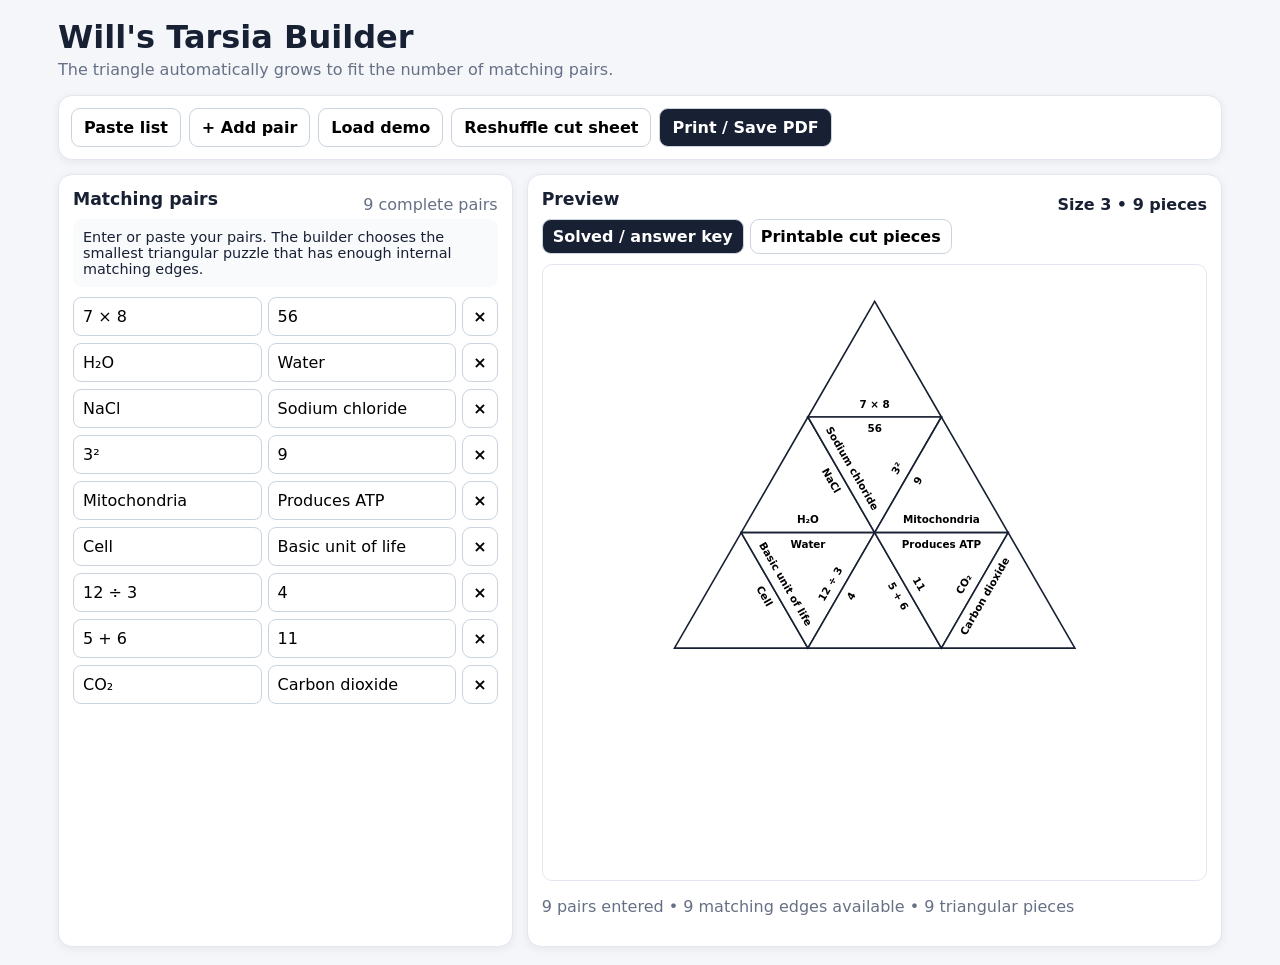
==== index(4).html @ b2839a17 "Add files via upload" ====
<!doctype html><html lang="en"><head><meta charset="utf-8"><meta name="viewport" content="width=device-width,initial-scale=1">
<title>Will's Tarsia Builder</title><style>
*{box-sizing:border-box}body{margin:0;background:#f4f6fa;color:#182033;font-family:system-ui,-apple-system,Segoe UI,sans-serif}main{max-width:1200px;margin:auto;padding:18px}h1{margin:0}.sub,.muted,#status{color:#667085}.sub{margin:4px 0 16px}.bar,.card{background:#fff;border:1px solid #e2e7ef;border-radius:14px;box-shadow:0 2px 10px #0001}.bar{display:flex;gap:8px;flex-wrap:wrap;padding:12px;margin-bottom:14px}button,input{font:inherit}button{border:1px solid #cbd3df;background:#fff;border-radius:9px;padding:9px 12px;font-weight:700;cursor:pointer}.primary,.tabs .active{background:#182033;color:#fff}.grid{display:grid;grid-template-columns:minmax(310px,.85fr) minmax(450px,1.3fr);gap:14px}.card{padding:14px}.head{display:flex;justify-content:space-between;align-items:center;gap:10px}.head h2{font-size:1.08rem;margin:0 0 10px}.row{display:grid;grid-template-columns:1fr 1fr auto;gap:6px;margin:7px 0}.row input{width:100%;min-width:0;border:1px solid #cbd3df;border-radius:8px;padding:9px}.row button{padding:7px 10px}.notice{background:#f8fafc;border-radius:9px;padding:10px;margin-bottom:10px;font-size:.9rem}.tabs{display:flex;gap:6px;margin-bottom:10px}.tabs button{padding:7px 10px}svg{display:block;width:100%;height:auto;border:1px solid #e2e7ef;border-radius:10px;background:#fff}.piece{fill:#fff;stroke:#182033;stroke-width:2}.edgeText{font-weight:600;text-anchor:middle;dominant-baseline:middle}.pieceNo{font-size:9px;fill:#98a2b3;text-anchor:middle}.capacity{font-weight:700}
@media(max-width:800px){.grid{grid-template-columns:1fr}main{padding:10px}}@media print{header,.bar,.editor,.tabs,#status,.notice{display:none!important}body,main,.card{background:#fff;margin:0;padding:0;border:0;box-shadow:none}.grid{display:block}svg{border:0;width:100%}}
</style></head><body><main><header><h1>Will's Tarsia Builder</h1><p class="sub">The triangle automatically grows to fit the number of matching pairs.</p></header>
<div class="bar"><button id="paste">Paste list</button><button id="add">+ Add pair</button><button id="demo">Load demo</button><button id="shuffle">Reshuffle cut sheet</button><button id="print" class="primary">Print / Save PDF</button></div>
<div class="grid"><section class="card editor"><div class="head"><h2>Matching pairs</h2><span id="count" class="muted"></span></div><div class="notice">Enter or paste your pairs. The builder chooses the smallest triangular puzzle that has enough internal matching edges.</div><div id="rows"></div></section>
<section class="card"><div class="head"><h2>Preview</h2><span id="sizeLabel" class="capacity"></span></div><div class="tabs"><button id="solvedTab" class="active">Solved / answer key</button><button id="cutTab">Printable cut pieces</button></div><svg id="svg" viewBox="0 0 820 760"></svg><p id="status"></p></section></div></main>
<script>
const $=s=>document.querySelector(s),S=$("#svg"),R=$("#rows");
const DEMO=[["7 × 8","56"],["H₂O","Water"],["NaCl","Sodium chloride"],["3²","9"],["Mitochondria","Produces ATP"],["Cell","Basic unit of life"],["12 ÷ 3","4"],["5 + 6","11"],["CO₂","Carbon dioxide"]];
let P=JSON.parse(localStorage.getItem("willTarsiaPairs")||"null")||DEMO.map(x=>[...x]),mode="solved",seed=1;
const esc=s=>String(s).replace(/[&<>"]/g,c=>({"&":"&amp;","<":"&lt;",">":"&gt;",'"':"&quot;"}[c])),good=()=>P.filter(p=>p[0].trim()&&p[1].trim());
function save(){localStorage.setItem("willTarsiaPairs",JSON.stringify(P))}
function renderRows(){R.innerHTML=P.map((p,i)=>`<div class="row"><input data-i="${i}" data-k="0" value="${esc(p[0])}" placeholder="Term"><input data-i="${i}" data-k="1" value="${esc(p[1])}" placeholder="Match"><button data-r="${i}">×</button></div>`).join("");count();draw()}
function count(){$("#count").textContent=good().length+" complete pairs"}
R.oninput=e=>{if(e.target.dataset.i!=null){P[+e.target.dataset.i][+e.target.dataset.k]=e.target.value;save();count();draw()}};R.onclick=e=>{if(e.target.dataset.r!=null){P.splice(+e.target.dataset.r,1);if(!P.length)P.push(["",""]);save();renderRows()}};
$("#add").onclick=()=>{P.push(["",""]);save();renderRows()};$("#demo").onclick=()=>{P=DEMO.map(x=>[...x]);save();renderRows()};
$("#paste").onclick=()=>{let t=prompt("Paste one pair per line using: term | match\\nTwo columns copied from Sheets/Excel also work.");if(!t)return;let a=t.split(/\r?\n/).filter(x=>x.trim()).map(x=>{let q=x.includes("\t")?x.split("\t"):x.split("|");return[(q.shift()||"").trim(),q.join("|").trim()]});if(a.length){P=a;save();renderRows()}};
$("#shuffle").onclick=()=>{seed++;mode="cut";tabs();draw()};$("#print").onclick=()=>window.print();$("#solvedTab").onclick=()=>{mode="solved";tabs();draw()};$("#cutTab").onclick=()=>{mode="cut";tabs();draw()};
function tabs(){$("#solvedTab").classList.toggle("active",mode==="solved");$("#cutTab").classList.toggle("active",mode==="cut")}
function capacity(n){return 3*n*(n-1)/2} // internal edges in order-n triangular lattice
function chooseN(k){let n=2;while(capacity(n)<k&&n<10)n++;return n}
function V(r,c,n){let side=Math.min(165,650/n),h=side*Math.sqrt(3)/2;return[410+(c-r/2)*side,45+r*h]}
function pieces(n){let o=[];for(let r=0;r<n;r++)for(let c=0;c<=r;c++){o.push({v:[V(r,c,n),V(r+1,c,n),V(r+1,c+1,n)]});if(c<r)o.push({v:[V(r,c,n),V(r,c+1,n),V(r+1,c+1,n)]})}return o}
function key(a,b){let A=a.map(x=>x.toFixed(4)).join(","),B=b.map(x=>x.toFixed(4)).join(",");return A<B?A+"|"+B:B+"|"+A}
function shared(ps){let m=new Map();ps.forEach((p,pi)=>p.v.forEach((a,e)=>{let k=key(a,p.v[(e+1)%3]);if(!m.has(k))m.set(k,[]);m.get(k).push({pi,e})}));return[...m.values()].filter(x=>x.length===2)}
function cen(v){return[v.reduce((a,p)=>a+p[0],0)/3,v.reduce((a,p)=>a+p[1],0)/3]}
function label(v,e,text,n){let a=v[e],b=v[(e+1)%3],c=cen(v),mx=(a[0]+b[0])/2,my=(a[1]+b[1])/2,dx=b[0]-a[0],dy=b[1]-a[1],L=Math.hypot(dx,dy),nx=-dy/L,ny=dx/L;if((c[0]-mx)*nx+(c[1]-my)*ny<0){nx=-nx;ny=-ny}let off=Math.max(10,18-n),x=mx+nx*off,y=my+ny*off,ang=Math.atan2(dy,dx)*180/Math.PI;if(ang>90||ang<-90)ang+=180;let fs=Math.max(7,12-(n-4)*.8),max=n>6?15:24,t=text.length>max?text.slice(0,max-1)+"…":text;return`<text class="edgeText" style="font-size:${fs}px" x="${x}" y="${y}" transform="rotate(${ang} ${x} ${y})">${esc(t)}</text>`}
function data(){let G=good(),n=chooseN(G.length),ps=pieces(n),sh=shared(ps),labs=ps.map(()=>["","",""]);G.slice(0,sh.length).forEach((p,i)=>{let A=sh[i][0],B=sh[i][1];labs[A.pi][A.e]=p[0];labs[B.pi][B.e]=p[1]});return{G,n,ps,sh,labs}}
function solved(d){return d.ps.map((p,i)=>`<polygon class="piece" points="${p.v.map(x=>x.join(",")).join(" ")}"/>`+d.labs[i].map((t,e)=>t?label(p.v,e,t,d.n):"").join("")).join("")}
function order(n){let a=[...Array(n).keys()],x=seed*7919;for(let i=n-1;i;i--){x=(x*1664525+1013904223)>>>0;let j=x%(i+1);[a[i],a[j]]=[a[j],a[i]]}return a}
function tv(v,tx,ty,sc,rot){let c=cen(v),a=rot*Math.PI/180,co=Math.cos(a),si=Math.sin(a);return v.map(p=>{let x=(p[0]-c[0])*sc,y=(p[1]-c[1])*sc;return[tx+x*co-y*si,ty+x*si+y*co]})}
function cut(d){let N=d.ps.length,cols=N<=16?4:5,rows=Math.ceil(N/cols),cw=800/cols,ch=700/rows,base=Math.min(165,650/d.n),sc=Math.min(.72,(cw*.72)/base,(ch*.72)/(base*.866));return order(N).map((idx,pos)=>{let col=pos%cols,row=Math.floor(pos/cols),x=cw/2+col*cw+10,y=ch/2+row*ch+20,v=tv(d.ps[idx].v,x,y,sc,[0,120,240][(pos+seed)%3]);return`<polygon class="piece" points="${v.map(q=>q.join(",")).join(" ")}"/>`+d.labs[idx].map((t,e)=>t?label(v,e,t,Math.max(4,d.n-1)):"").join("")+`<text class="pieceNo" x="${x}" y="${y+base*sc*.27}">${idx+1}</text>`}).join("")}
function draw(){let d=data();S.innerHTML=mode==="solved"?solved(d):cut(d);$("#sizeLabel").textContent=`Size ${d.n} • ${d.ps.length} pieces`;$("#status").textContent=`${d.G.length} pairs entered • ${d.sh.length} matching edges available • ${d.ps.length} triangular pieces`+(d.sh.length>d.G.length?` • ${d.sh.length-d.G.length} internal edge(s) left blank`:"")}
renderRows();
</script></body></html>
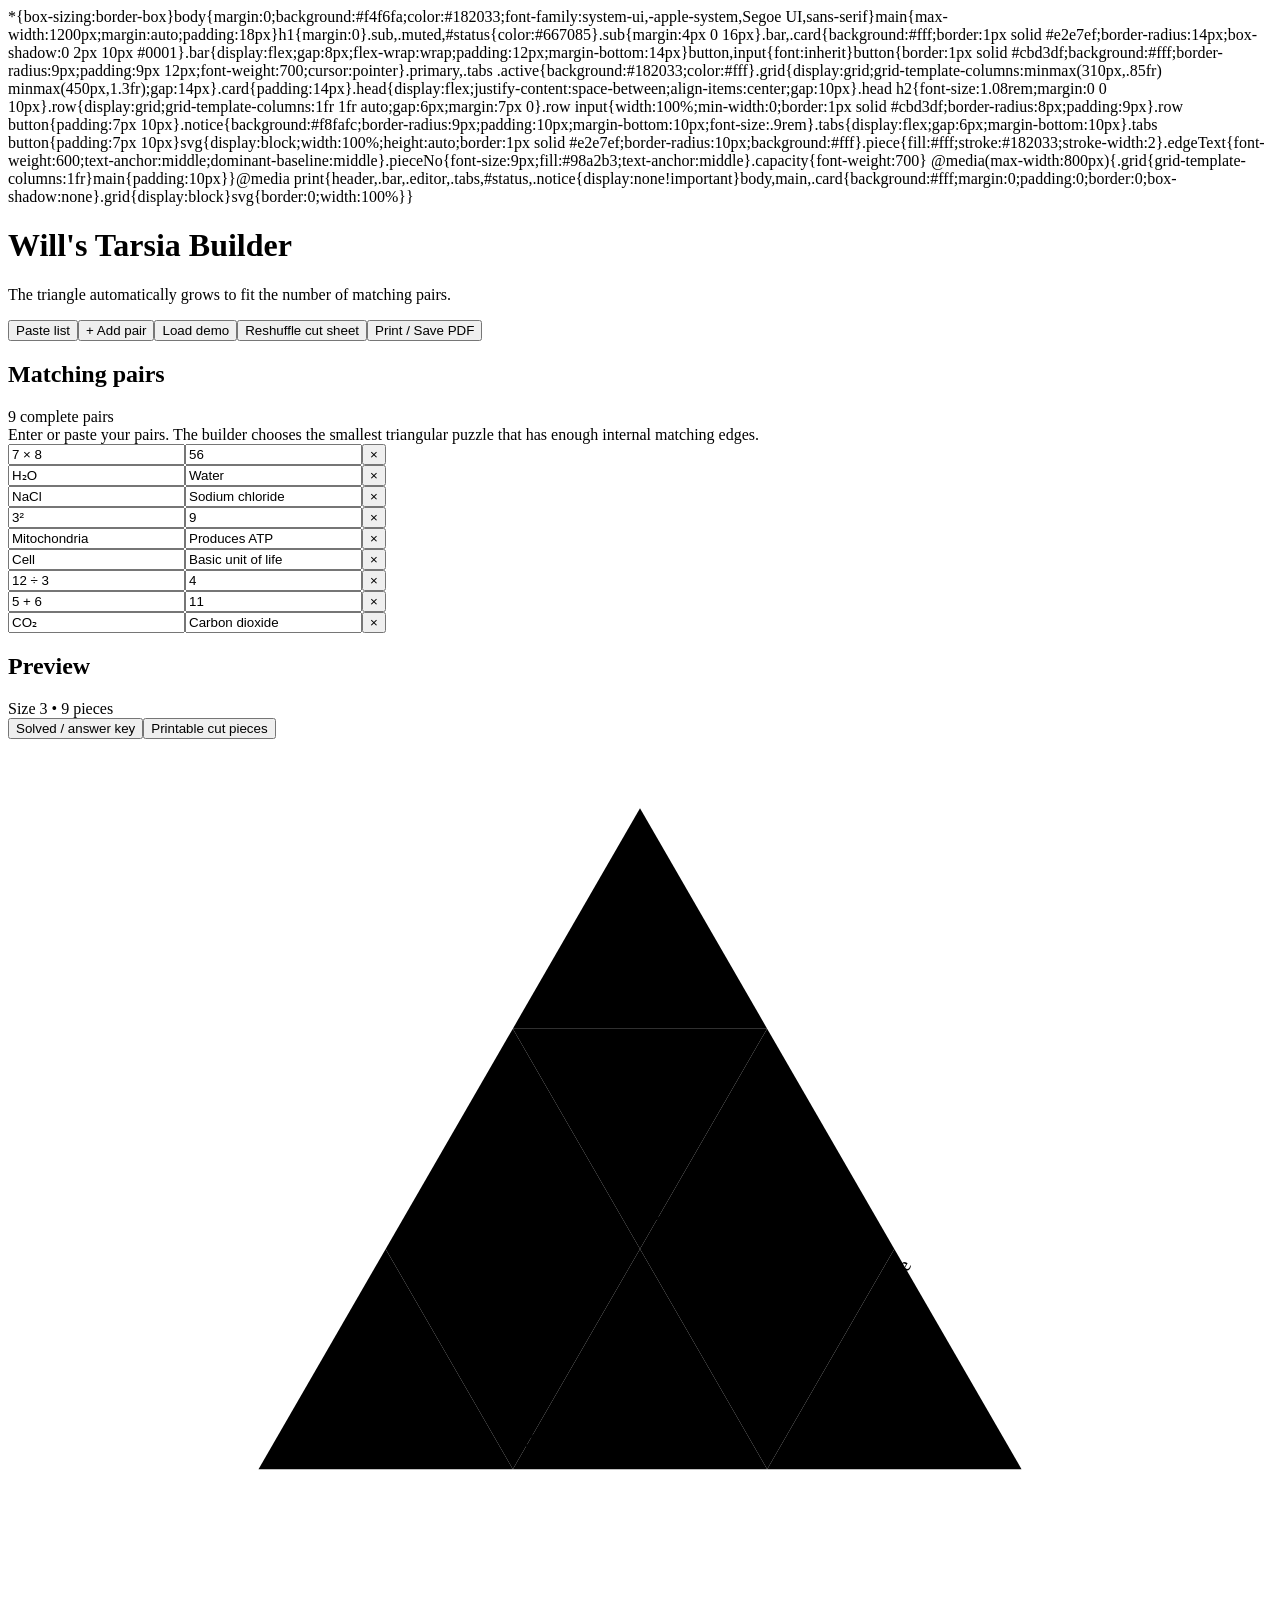
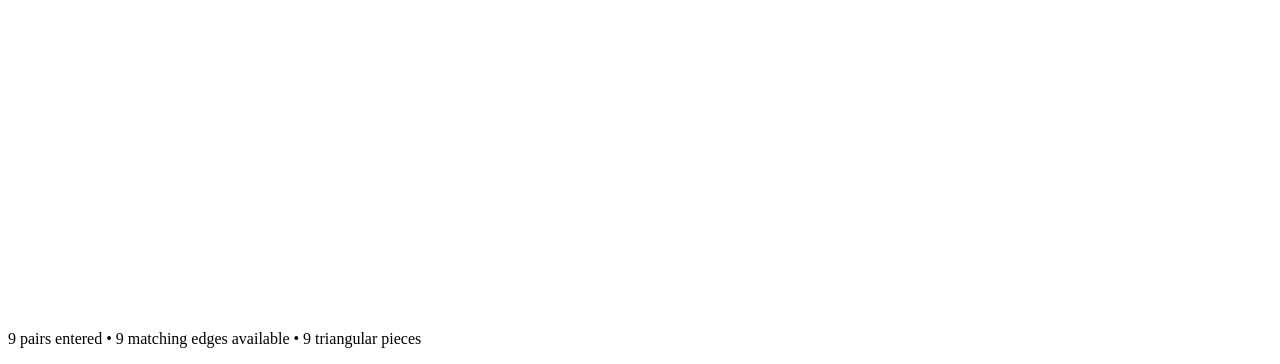
==== commit 1567f501: "Update index(4).html" ====
--- a/index(4).html
+++ b/index(4).html
@@ -1,5 +1,5 @@
 <!doctype html><html lang="en"><head><meta charset="utf-8"><meta name="viewport" content="width=device-width,initial-scale=1">
-<title>Will's Tarsia Builder</title><style>
+<title>Will's Tarsia Builder</title><style></style>
 *{box-sizing:border-box}body{margin:0;background:#f4f6fa;color:#182033;font-family:system-ui,-apple-system,Segoe UI,sans-serif}main{max-width:1200px;margin:auto;padding:18px}h1{margin:0}.sub,.muted,#status{color:#667085}.sub{margin:4px 0 16px}.bar,.card{background:#fff;border:1px solid #e2e7ef;border-radius:14px;box-shadow:0 2px 10px #0001}.bar{display:flex;gap:8px;flex-wrap:wrap;padding:12px;margin-bottom:14px}button,input{font:inherit}button{border:1px solid #cbd3df;background:#fff;border-radius:9px;padding:9px 12px;font-weight:700;cursor:pointer}.primary,.tabs .active{background:#182033;color:#fff}.grid{display:grid;grid-template-columns:minmax(310px,.85fr) minmax(450px,1.3fr);gap:14px}.card{padding:14px}.head{display:flex;justify-content:space-between;align-items:center;gap:10px}.head h2{font-size:1.08rem;margin:0 0 10px}.row{display:grid;grid-template-columns:1fr 1fr auto;gap:6px;margin:7px 0}.row input{width:100%;min-width:0;border:1px solid #cbd3df;border-radius:8px;padding:9px}.row button{padding:7px 10px}.notice{background:#f8fafc;border-radius:9px;padding:10px;margin-bottom:10px;font-size:.9rem}.tabs{display:flex;gap:6px;margin-bottom:10px}.tabs button{padding:7px 10px}svg{display:block;width:100%;height:auto;border:1px solid #e2e7ef;border-radius:10px;background:#fff}.piece{fill:#fff;stroke:#182033;stroke-width:2}.edgeText{font-weight:600;text-anchor:middle;dominant-baseline:middle}.pieceNo{font-size:9px;fill:#98a2b3;text-anchor:middle}.capacity{font-weight:700}
 @media(max-width:800px){.grid{grid-template-columns:1fr}main{padding:10px}}@media print{header,.bar,.editor,.tabs,#status,.notice{display:none!important}body,main,.card{background:#fff;margin:0;padding:0;border:0;box-shadow:none}.grid{display:block}svg{border:0;width:100%}}
 </style></head><body><main><header><h1>Will's Tarsia Builder</h1><p class="sub">The triangle automatically grows to fit the number of matching pairs.</p></header>
@@ -34,4 +34,4 @@
 function cut(d){let N=d.ps.length,cols=N<=16?4:5,rows=Math.ceil(N/cols),cw=800/cols,ch=700/rows,base=Math.min(165,650/d.n),sc=Math.min(.72,(cw*.72)/base,(ch*.72)/(base*.866));return order(N).map((idx,pos)=>{let col=pos%cols,row=Math.floor(pos/cols),x=cw/2+col*cw+10,y=ch/2+row*ch+20,v=tv(d.ps[idx].v,x,y,sc,[0,120,240][(pos+seed)%3]);return`<polygon class="piece" points="${v.map(q=>q.join(",")).join(" ")}"/>`+d.labs[idx].map((t,e)=>t?label(v,e,t,Math.max(4,d.n-1)):"").join("")+`<text class="pieceNo" x="${x}" y="${y+base*sc*.27}">${idx+1}</text>`}).join("")}
 function draw(){let d=data();S.innerHTML=mode==="solved"?solved(d):cut(d);$("#sizeLabel").textContent=`Size ${d.n} • ${d.ps.length} pieces`;$("#status").textContent=`${d.G.length} pairs entered • ${d.sh.length} matching edges available • ${d.ps.length} triangular pieces`+(d.sh.length>d.G.length?` • ${d.sh.length-d.G.length} internal edge(s) left blank`:"")}
 renderRows();
-</script></body></html>+</script></body></html>
